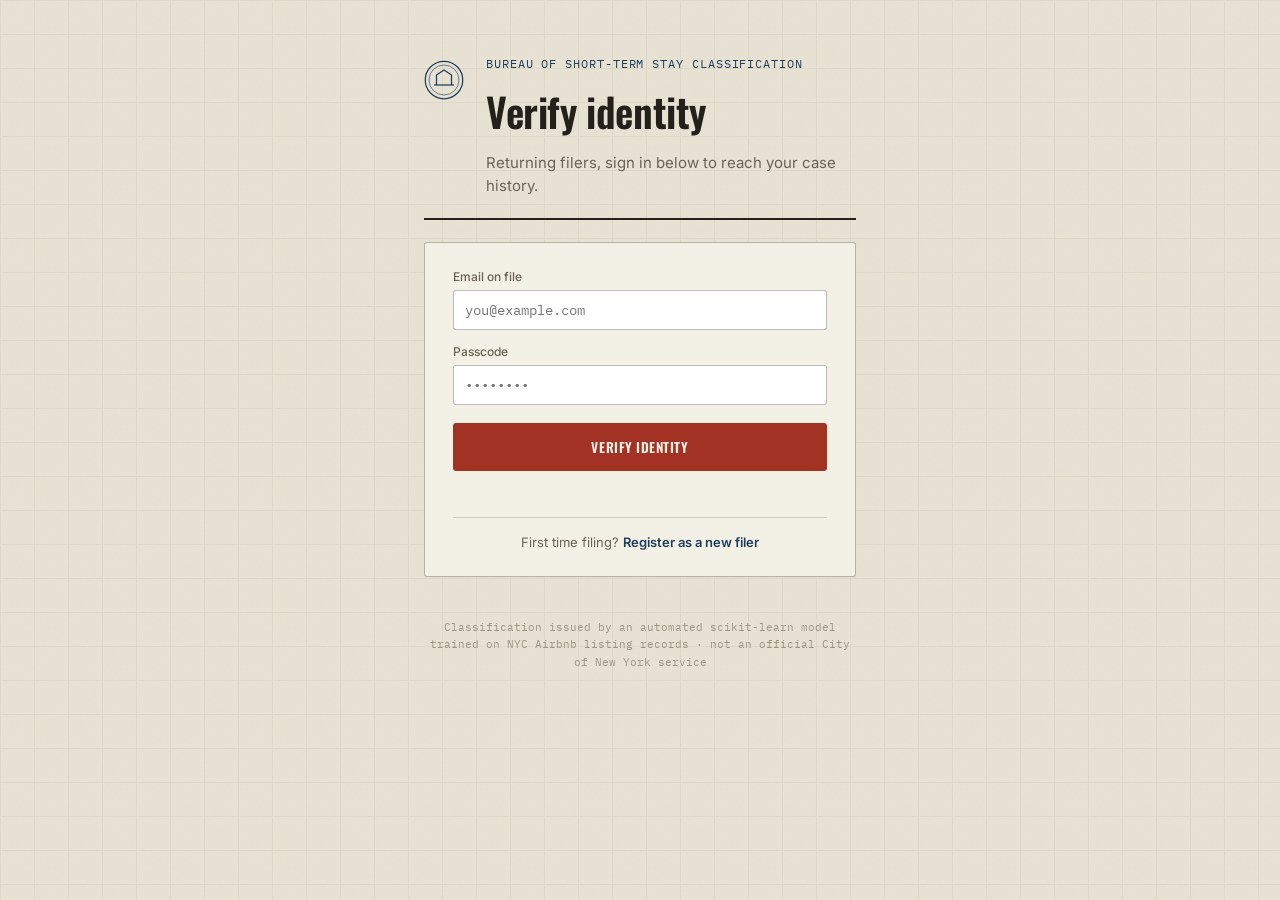
==== dashboard.html @ 33bbfdc7 "first commit" ====
<!DOCTYPE html>
<html lang="en">
<head>
<meta charset="UTF-8">
<meta name="viewport" content="width=device-width, initial-scale=1.0">
<title>Case History · Stay Classification Record</title>
<link rel="preconnect" href="https://fonts.googleapis.com">
<link rel="preconnect" href="https://fonts.gstatic.com" crossorigin>
<link href="https://fonts.googleapis.com/css2?family=Oswald:wght@500;600;700&family=IBM+Plex+Mono:wght@400;500;600&family=Inter:wght@400;500;600&display=swap" rel="stylesheet">
<link rel="stylesheet" href="style.css">
</head>
<body>

<div class="blueprint-bg" aria-hidden="true"></div>
<div class="grain" aria-hidden="true"></div>

<div class="page">

  <div id="siteNav"></div>

  <header class="letterhead">
    <div class="letterhead-mark" aria-hidden="true">
      <svg viewBox="0 0 64 64" width="46" height="46">
        <circle cx="32" cy="32" r="30" fill="none" stroke="currentColor" stroke-width="2"/>
        <circle cx="32" cy="32" r="24" fill="none" stroke="currentColor" stroke-width="1"/>
        <path d="M20 40 L20 24 L32 16 L44 24 L44 40" fill="none" stroke="currentColor" stroke-width="2" stroke-linejoin="round"/>
        <line x1="16" y1="40" x2="48" y2="40" stroke="currentColor" stroke-width="2"/>
      </svg>
    </div>
    <div class="letterhead-text">
      <p class="letterhead-eyebrow">Bureau of Short-Term Stay Classification <span class="dot">·</span> City of New York</p>
      <h1 class="letterhead-title">Case history</h1>
      <p class="letterhead-sub">Every listing you have filed for classification, most recent first.</p>
    </div>
    <div class="letterhead-ref">
      <span>FORM RT-3</span>
      <span id="recordCount">— records</span>
    </div>
  </header>

  <section class="panel" id="historyPanel">
    <div class="panel-head">
      <h2><span class="section-mark">§3</span> Filed records</h2>
      <a href="index.html" class="btn-official">File a new record</a>
    </div>

    <div id="historyLoading" class="result-empty">
      <svg class="empty-seal" viewBox="0 0 120 120" width="70" height="70" aria-hidden="true">
        <circle cx="60" cy="60" r="52" fill="none" stroke="currentColor" stroke-width="1.5" stroke-dasharray="4 5"/>
      </svg>
      <p>Retrieving your case history…</p>
    </div>

    <div id="historyEmpty" class="result-empty" hidden>
      <svg class="empty-seal" viewBox="0 0 120 120" width="70" height="70" aria-hidden="true">
        <circle cx="60" cy="60" r="52" fill="none" stroke="currentColor" stroke-width="1.5" stroke-dasharray="4 5"/>
        <text x="60" y="65" text-anchor="middle" font-family="IBM Plex Mono" font-size="10" fill="currentColor">NO FILINGS</text>
      </svg>
      <p>No listings filed yet. Submit your first record to see it here.</p>
    </div>

    <div id="historyError" class="form-error" role="alert"></div>

    <table class="history-table" id="historyTable" hidden>
      <thead>
        <tr>
          <th>Filed</th>
          <th>Classification</th>
          <th>Borough / Neighbourhood</th>
          <th>Price</th>
          <th>Min. nights</th>
          <th>Reviews</th>
        </tr>
      </thead>
      <tbody id="historyBody"></tbody>
    </table>
  </section>

  <footer class="page-footer">
    <p>Classification issued by an automated scikit-learn model trained on NYC Airbnb listing records
      <span class="dot">·</span> not an official City of New York service</p>
  </footer>
</div>

<script src="common.js"></script>
<script src="dashboard.js"></script>
</body>
</html>
---- style.css ----
/* ============================================================
   TOKENS
   ============================================================ */
:root {
  --paper: #E8E3D5;
  --paper-raised: #F3F0E5;
  --paper-line: #CEC6AE;

  --ink: #24211B;
  --ink-muted: #6B6355;
  --ink-faint: #9C9583;

  --municipal: #1F3D5C;
  --municipal-soft: rgba(31, 61, 92, 0.08);
  --municipal-glow: rgba(31, 61, 92, 0.18);

  --stamp-red: #A23324;
  --stamp-red-soft: rgba(162, 51, 36, 0.08);
  --stamp-red-glow: rgba(162, 51, 36, 0.28);

  --approved-green: #2F6B45;
  --approved-green-soft: rgba(47, 107, 69, 0.08);

  --border: rgba(36, 33, 27, 0.16);
  --border-strong: rgba(36, 33, 27, 0.3);

  --font-display: 'Oswald', sans-serif;
  --font-mono: 'IBM Plex Mono', monospace;
  --font-body: 'Inter', sans-serif;

  --radius: 3px;

  color-scheme: light;
}

@media (prefers-reduced-motion: reduce) {
  *, *::before, *::after {
    animation-duration: 0.001ms !important;
    animation-iteration-count: 1 !important;
    transition-duration: 0.001ms !important;
  }
}

/* ============================================================
   RESET / BASE
   ============================================================ */
* { box-sizing: border-box; }

html, body {
  margin: 0;
  padding: 0;
  background: var(--paper);
  color: var(--ink);
  font-family: var(--font-body);
  min-height: 100%;
}

body {
  position: relative;
  overflow-x: hidden;
}

h1, h2 { margin: 0; }
p { margin: 0; }

button {
  font-family: var(--font-body);
  cursor: pointer;
}

input, select { font-family: var(--font-mono); }

:focus-visible {
  outline: 2px solid var(--municipal);
  outline-offset: 2px;
}

/* ============================================================
   AMBIENT BACKGROUND — blueprint grid + paper grain
   ============================================================ */
.blueprint-bg {
  position: fixed;
  inset: 0;
  z-index: 0;
  pointer-events: none;
  background-color: var(--paper);
  background-image:
    linear-gradient(var(--paper-line) 1px, transparent 1px),
    linear-gradient(90deg, var(--paper-line) 1px, transparent 1px);
  background-size: 34px 34px;
  opacity: 0.35;
}

.grain {
  position: fixed;
  inset: 0;
  z-index: 1;
  pointer-events: none;
  opacity: 0.05;
  mix-blend-mode: multiply;
  background-image: url("data:image/svg+xml,%3Csvg xmlns='http://www.w3.org/2000/svg' width='120' height='120'%3E%3Cfilter id='n'%3E%3CfeTurbulence type='fractalNoise' baseFrequency='0.9' numOctaves='2' stitchTiles='stitch'/%3E%3C/filter%3E%3Crect width='100%25' height='100%25' filter='url(%23n)'/%3E%3C/svg%3E");
}

/* ============================================================
   LAYOUT
   ============================================================ */
.page {
  position: relative;
  z-index: 2;
  max-width: 1180px;
  margin: 0 auto;
  padding: 56px 24px 48px;
}

/* ============================================================
   LETTERHEAD
   ============================================================ */
.letterhead {
  display: grid;
  grid-template-columns: auto 1fr auto;
  gap: 22px;
  align-items: start;
  padding-bottom: 26px;
  margin-bottom: 28px;
  border-bottom: 2px solid var(--ink);
  animation: rise 0.6s cubic-bezier(0.16, 1, 0.3, 1) both;
}

@keyframes rise {
  from { opacity: 0; transform: translateY(14px); }
  to { opacity: 1; transform: translateY(0); }
}

.letterhead-mark { color: var(--municipal); padding-top: 4px; }

.letterhead-eyebrow {
  font-family: var(--font-mono);
  font-size: 11.5px;
  letter-spacing: 0.08em;
  text-transform: uppercase;
  color: var(--municipal);
  margin-bottom: 10px;
}

.dot { color: var(--ink-faint); }

.letterhead-title {
  font-family: var(--font-display);
  font-size: clamp(28px, 4vw, 40px);
  font-weight: 600;
  letter-spacing: -0.01em;
  color: var(--ink);
  margin-bottom: 10px;
}

.letterhead-sub {
  font-size: 15px;
  line-height: 1.55;
  color: var(--ink-muted);
  max-width: 520px;
}

.letterhead-ref {
  font-family: var(--font-mono);
  font-size: 11px;
  color: var(--ink-faint);
  text-align: right;
  display: flex;
  flex-direction: column;
  gap: 4px;
  letter-spacing: 0.04em;
  white-space: nowrap;
  padding-top: 6px;
}

@media (max-width: 700px) {
  .letterhead { grid-template-columns: auto 1fr; }
  .letterhead-ref { grid-column: 1 / -1; flex-direction: row; gap: 14px; text-align: left; }
}

/* ============================================================
   PANELS
   ============================================================ */
.panel {
  background: var(--paper-raised);
  border: 1px solid var(--border-strong);
  border-radius: var(--radius);
  padding: 26px 28px;
  animation: rise 0.6s cubic-bezier(0.16, 1, 0.3, 1) both;
  animation-delay: 0.08s;
}

.intake-panel { margin-bottom: 22px; }
.result-panel { animation-delay: 0.18s; }

.panel-head {
  display: flex;
  align-items: center;
  justify-content: space-between;
  flex-wrap: wrap;
  gap: 12px;
  margin-bottom: 20px;
  padding-bottom: 16px;
  border-bottom: 1px solid var(--border);
}

.panel-head h2 {
  font-family: var(--font-display);
  font-size: 18px;
  font-weight: 600;
  letter-spacing: 0.01em;
  display: flex;
  align-items: baseline;
  gap: 8px;
}

.section-mark {
  font-family: var(--font-mono);
  font-size: 13px;
  color: var(--municipal);
  font-weight: 500;
}

.btn-ghost {
  background: transparent;
  border: 1px solid var(--border-strong);
  color: var(--ink-muted);
  font-size: 12.5px;
  font-family: var(--font-mono);
  padding: 7px 14px;
  border-radius: var(--radius);
  transition: border-color 0.2s ease, color 0.2s ease, background 0.2s ease;
}

.btn-ghost:hover {
  border-color: var(--municipal);
  color: var(--municipal);
  background: var(--municipal-soft);
}

.status-line {
  display: inline-flex;
  align-items: center;
  gap: 7px;
  font-family: var(--font-mono);
  font-size: 11px;
  color: var(--ink-faint);
  letter-spacing: 0.03em;
  white-space: nowrap;
}

.status-dot {
  width: 7px;
  height: 7px;
  border-radius: 50%;
  background: var(--ink-faint);
  transition: background 0.3s ease;
}

.status-line.online .status-dot { background: var(--approved-green); }
#apiStatus.online .status-dot { background: var(--approved-green); }
#apiStatus.offline .status-dot { background: var(--stamp-red); }

/* ============================================================
   AUTH / INTAKE
   ============================================================ */
.auth-tabs {
  display: flex;
  gap: 2px;
  border: 1px solid var(--border-strong);
  border-radius: var(--radius);
  overflow: hidden;
}

.auth-tab {
  background: transparent;
  border: none;
  color: var(--ink-muted);
  font-size: 12.5px;
  font-family: var(--font-mono);
  padding: 8px 16px;
  transition: background 0.2s ease, color 0.2s ease;
}

.auth-tab.active {
  background: var(--municipal);
  color: var(--paper-raised);
}

.auth-form .field-row { margin-bottom: 2px; }

.auth-logged-in:not([hidden]) {
  display: flex;
  align-items: center;
  justify-content: space-between;
  flex-wrap: wrap;
  gap: 12px;
}

.auth-logged-in strong { color: var(--ink); font-weight: 600; }

/* ============================================================
   FORM
   ============================================================ */
fieldset {
  border: none;
  padding: 0;
  margin: 0 0 22px;
}

legend {
  font-family: var(--font-mono);
  font-size: 11.5px;
  letter-spacing: 0.04em;
  color: var(--municipal);
  padding: 0 0 12px;
  width: 100%;
  border-bottom: 1px dashed var(--border-strong);
  margin-bottom: 14px;
}

.field-row {
  display: grid;
  grid-template-columns: 1fr 1fr;
  gap: 14px;
}

@media (max-width: 520px) {
  .field-row { grid-template-columns: 1fr; }
}

.field {
  margin-bottom: 14px;
  display: flex;
  flex-direction: column;
  gap: 6px;
}

label {
  font-size: 12px;
  color: var(--ink-muted);
  font-family: var(--font-body);
  font-weight: 500;
}

input[type="number"],
input[type="text"],
input[type="email"],
input[type="password"],
select {
  background: #fff;
  border: 1px solid var(--border-strong);
  border-radius: var(--radius);
  color: var(--ink);
  padding: 10px 11px;
  font-size: 13.5px;
  width: 100%;
  transition: border-color 0.2s ease, box-shadow 0.2s ease;
}

input:hover, select:hover { border-color: var(--ink-faint); }

input:focus, select:focus {
  border-color: var(--municipal);
  box-shadow: 0 0 0 3px var(--municipal-soft);
  outline: none;
}

select {
  appearance: none;
  background-image: url("data:image/svg+xml,%3Csvg xmlns='http://www.w3.org/2000/svg' width='10' height='6'%3E%3Cpath d='M0 0l5 6 5-6z' fill='%236B6355'/%3E%3C/svg%3E");
  background-repeat: no-repeat;
  background-position: right 12px center;
  padding-right: 30px;
}

select option { background: #fff; color: var(--ink); }

input[type="range"] {
  width: 100%;
  accent-color: var(--municipal);
  margin-top: 4px;
}

.range-readout {
  font-family: var(--font-mono);
  font-size: 11.5px;
  color: var(--ink-faint);
  margin-top: 4px;
}

#availabilityValue { color: var(--municipal); font-weight: 600; }

/* ============================================================
   OFFICIAL BUTTONS
   ============================================================ */
.btn-official {
  position: relative;
  background: var(--stamp-red);
  color: #F5EFE6;
  border: none;
  border-radius: var(--radius);
  padding: 12px 20px;
  font-family: var(--font-display);
  font-size: 13.5px;
  font-weight: 600;
  letter-spacing: 0.04em;
  text-transform: uppercase;
  display: inline-flex;
  align-items: center;
  justify-content: center;
  gap: 10px;
  transition: background 0.15s ease, transform 0.15s ease;
}

.btn-official:hover { background: #8B2B1E; }
.btn-official:active { transform: translateY(1px); }

.btn-submit { width: 100%; margin-top: 4px; padding: 14px 20px; }

.btn-official:disabled {
  background: var(--ink-faint);
  color: var(--paper-raised);
  cursor: not-allowed;
}

.btn-spinner {
  width: 13px;
  height: 13px;
  border-radius: 50%;
  border: 2px solid rgba(245, 239, 230, 0.35);
  border-top-color: #F5EFE6;
  display: none;
  animation: spin 0.7s linear infinite;
}

.btn-submit.loading .btn-spinner { display: inline-block; }
.btn-submit.loading .btn-label { opacity: 0.8; }

@keyframes spin { to { transform: rotate(360deg); } }

.form-error {
  color: var(--stamp-red);
  font-family: var(--font-mono);
  font-size: 12.5px;
  margin-top: 12px;
  min-height: 16px;
  line-height: 1.5;
}

/* ============================================================
   RESULT PANEL — empty state
   ============================================================ */
.result-empty {
  display: flex;
  flex-direction: column;
  align-items: center;
  text-align: center;
  gap: 18px;
  padding: 30px 12px 14px;
  color: var(--ink-faint);
  font-size: 13.5px;
  line-height: 1.6;
}

.empty-seal { color: var(--ink-faint); }

/* ============================================================
   RESULT PANEL — stamp + ledger
   ============================================================ */
.result-content {
  animation: rise 0.5s cubic-bezier(0.16, 1, 0.3, 1) both;
}

.stamp-mount {
  display: flex;
  justify-content: center;
  padding: 10px 0 26px;
  min-height: 128px;
}

.stamp {
  border: 3px solid var(--stamp-color, var(--municipal));
  border-radius: 10px;
  padding: 12px 26px;
  transform: rotate(-5deg) scale(0.7);
  opacity: 0;
  transition: transform 0.5s cubic-bezier(0.34, 1.56, 0.64, 1), opacity 0.3s ease;
  text-align: center;
  position: relative;
}

.stamp::before,
.stamp::after {
  content: "";
  position: absolute;
  left: 6px;
  right: 6px;
  height: 1px;
  background: var(--stamp-color, var(--municipal));
  opacity: 0.5;
}

.stamp::before { top: 4px; }
.stamp::after { bottom: 4px; }

.stamp.landed { transform: rotate(-5deg) scale(1); opacity: 0.92; }

.stamp-eyebrow {
  display: block;
  font-family: var(--font-mono);
  font-size: 9.5px;
  letter-spacing: 0.15em;
  color: var(--stamp-color, var(--municipal));
  margin-bottom: 4px;
}

.stamp-label {
  display: block;
  font-family: var(--font-display);
  font-size: 22px;
  font-weight: 700;
  text-transform: uppercase;
  letter-spacing: 0.02em;
  color: var(--stamp-color, var(--municipal));
}

.stamp-ref {
  display: block;
  font-family: var(--font-mono);
  font-size: 9.5px;
  color: var(--stamp-color, var(--municipal));
  opacity: 0.7;
  margin-top: 4px;
}

.ledger { border-top: 1px solid var(--border); padding-top: 18px; }

.ledger-head {
  display: flex;
  justify-content: space-between;
  font-family: var(--font-mono);
  font-size: 10.5px;
  letter-spacing: 0.06em;
  text-transform: uppercase;
  color: var(--ink-faint);
  margin-bottom: 12px;
}

.prob-list { display: flex; flex-direction: column; gap: 12px; }

.prob-row {
  display: grid;
  grid-template-columns: auto 1fr auto;
  gap: 10px;
  align-items: center;
}

.prob-bullet {
  width: 9px;
  height: 9px;
  border-radius: 50%;
  background: var(--class-color, var(--ink-faint));
  flex-shrink: 0;
}

.prob-row .name {
  font-size: 13px;
  color: var(--ink-muted);
}

.prob-row.top .name { color: var(--ink); font-weight: 600; }

.prob-track {
  grid-column: 1 / -1;
  height: 5px;
  border-radius: 999px;
  background: var(--border);
  overflow: hidden;
  margin-top: -4px;
}

.prob-fill {
  height: 100%;
  width: 0%;
  border-radius: 999px;
  background: var(--class-color, var(--municipal));
  transition: width 0.9s cubic-bezier(0.16, 1, 0.3, 1);
}

.prob-row .value {
  font-family: var(--font-mono);
  font-size: 12.5px;
  color: var(--ink);
  min-width: 42px;
  text-align: right;
}

/* ============================================================
   GRID / FOOTER
   ============================================================ */
.grid {
  display: grid;
  grid-template-columns: minmax(0, 1.05fr) minmax(0, 0.95fr);
  gap: 22px;
  align-items: start;
}

@media (max-width: 900px) {
  .grid { grid-template-columns: 1fr; }
}

.page-footer {
  margin-top: 42px;
  text-align: center;
  font-family: var(--font-mono);
  font-size: 11px;
  color: var(--ink-faint);
  line-height: 1.6;
}

/* ============================================================
   SITE NAV (dashboard / predictor pages)
   ============================================================ */
.site-nav {
  display: flex;
  align-items: center;
  gap: 18px;
  padding: 12px 0;
  margin-bottom: 8px;
  font-family: var(--font-mono);
  font-size: 12.5px;
}

.site-nav a {
  color: var(--ink-muted);
  text-decoration: none;
  padding-bottom: 2px;
  border-bottom: 2px solid transparent;
  transition: color 0.2s ease, border-color 0.2s ease;
}

.site-nav a:hover { color: var(--ink); }

.site-nav a.active {
  color: var(--municipal);
  border-bottom-color: var(--municipal);
}

.nav-spacer { flex: 1; }

.nav-user {
  color: var(--ink-faint);
  font-size: 11.5px;
}

/* ============================================================
   NARROW PAGE LAYOUT (login / register)
   ============================================================ */
.page-narrow {
  max-width: 480px;
}

.letterhead-compact {
  grid-template-columns: auto 1fr;
  padding-bottom: 20px;
  margin-bottom: 22px;
}

.switch-link {
  margin-top: 18px;
  padding-top: 16px;
  border-top: 1px solid var(--border);
  font-size: 13px;
  color: var(--ink-muted);
  text-align: center;
}

.switch-link a {
  color: var(--municipal);
  font-weight: 600;
  text-decoration: none;
}

.switch-link a:hover { text-decoration: underline; }

/* ============================================================
   DASHBOARD — history table
   ============================================================ */
.history-table {
  width: 100%;
  border-collapse: collapse;
  font-size: 13px;
}

.history-table th {
  text-align: left;
  font-family: var(--font-mono);
  font-size: 10.5px;
  letter-spacing: 0.06em;
  text-transform: uppercase;
  color: var(--ink-faint);
  padding: 0 10px 10px;
  border-bottom: 1px solid var(--border-strong);
}

.history-table td {
  padding: 12px 10px;
  border-bottom: 1px solid var(--border);
  color: var(--ink);
  vertical-align: middle;
}

.history-table tbody tr:hover { background: var(--municipal-soft); }

.history-table td.mono {
  font-family: var(--font-mono);
  font-size: 12px;
  color: var(--ink-muted);
}

.history-table .muted { color: var(--ink-faint); }

.class-pill {
  display: inline-flex;
  align-items: center;
  gap: 7px;
  font-weight: 600;
  color: var(--pill-color, var(--ink));
}

.class-bullet {
  width: 8px;
  height: 8px;
  border-radius: 50%;
  background: var(--pill-color, var(--ink-faint));
  flex-shrink: 0;
}

@media (max-width: 720px) {
  .history-table { display: block; overflow-x: auto; white-space: nowrap; }
}
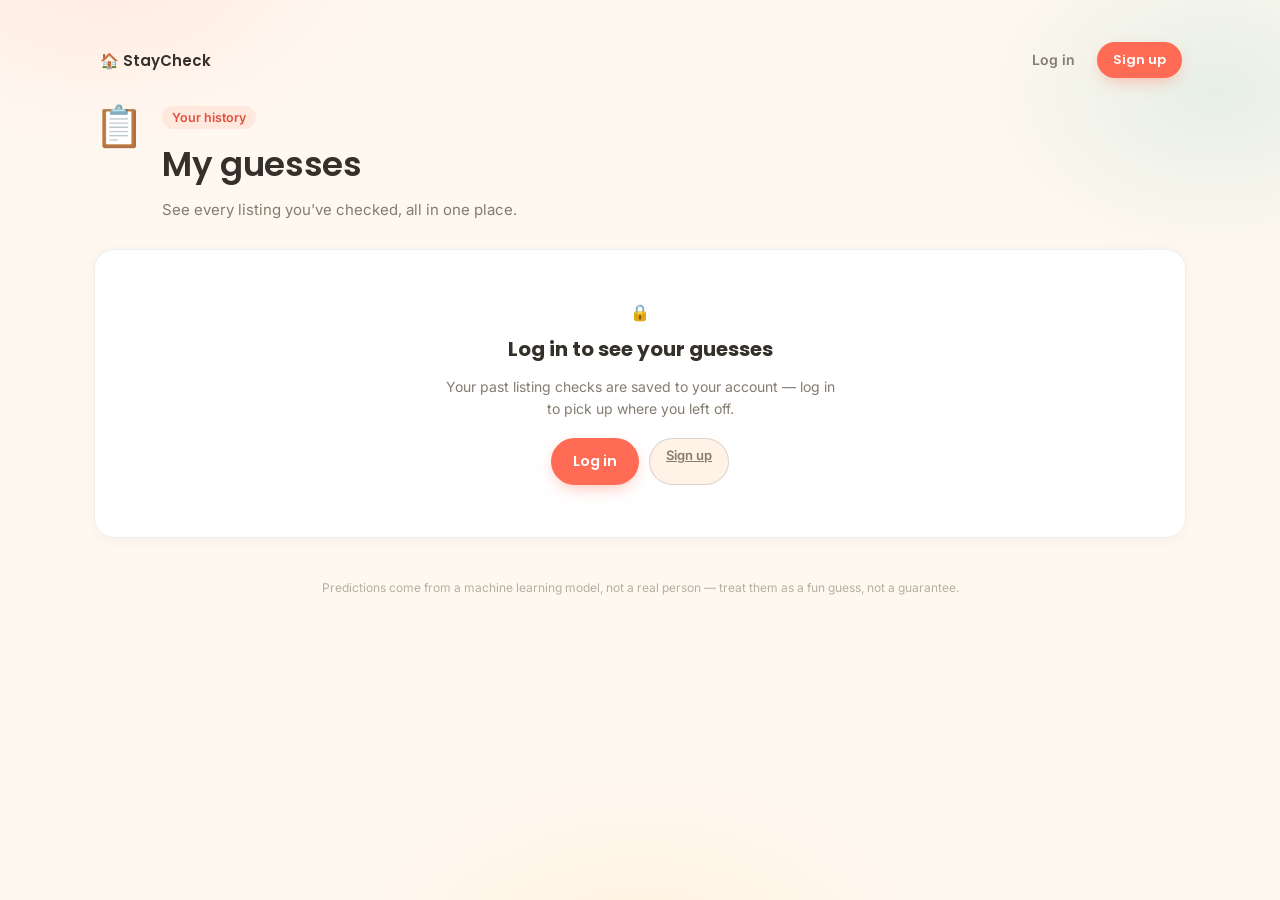
==== commit 01a692da: "made the interface friendlier" ====
--- a/dashboard.html
+++ b/dashboard.html
@@ -3,82 +3,65 @@
 <head>
 <meta charset="UTF-8">
 <meta name="viewport" content="width=device-width, initial-scale=1.0">
-<title>Case History · Stay Classification Record</title>
+<title>My Guesses · Stay Type Checker</title>
 <link rel="preconnect" href="https://fonts.googleapis.com">
 <link rel="preconnect" href="https://fonts.gstatic.com" crossorigin>
-<link href="https://fonts.googleapis.com/css2?family=Oswald:wght@500;600;700&family=IBM+Plex+Mono:wght@400;500;600&family=Inter:wght@400;500;600&display=swap" rel="stylesheet">
+<link href="https://fonts.googleapis.com/css2?family=Poppins:wght@500;600;700&family=Inter:wght@400;500;600&display=swap" rel="stylesheet">
 <link rel="stylesheet" href="style.css">
 </head>
 <body>
 
-<div class="blueprint-bg" aria-hidden="true"></div>
-<div class="grain" aria-hidden="true"></div>
+<div class="ambient-bg" aria-hidden="true"></div>
 
 <div class="page">
 
   <div id="siteNav"></div>
 
-  <header class="letterhead">
-    <div class="letterhead-mark" aria-hidden="true">
-      <svg viewBox="0 0 64 64" width="46" height="46">
-        <circle cx="32" cy="32" r="30" fill="none" stroke="currentColor" stroke-width="2"/>
-        <circle cx="32" cy="32" r="24" fill="none" stroke="currentColor" stroke-width="1"/>
-        <path d="M20 40 L20 24 L32 16 L44 24 L44 40" fill="none" stroke="currentColor" stroke-width="2" stroke-linejoin="round"/>
-        <line x1="16" y1="40" x2="48" y2="40" stroke="currentColor" stroke-width="2"/>
-      </svg>
+  <div class="hero">
+    <span class="hero-emoji">📋</span>
+    <div>
+      <span class="hero-eyebrow">Your history</span>
+      <h1 class="hero-title">My guesses</h1>
+      <p class="hero-sub" id="recordCount">See every listing you've checked, all in one place.</p>
     </div>
-    <div class="letterhead-text">
-      <p class="letterhead-eyebrow">Bureau of Short-Term Stay Classification <span class="dot">·</span> City of New York</p>
-      <h1 class="letterhead-title">Case history</h1>
-      <p class="letterhead-sub">Every listing you have filed for classification, most recent first.</p>
+  </div>
+
+  <!-- Shown to logged-out visitors instead of redirecting them away -->
+  <section class="card auth-prompt" id="authPrompt" hidden>
+    <div class="auth-prompt-inner">
+      <span class="big-emoji">🔒</span>
+      <h2>Log in to see your guesses</h2>
+      <p>Your past listing checks are saved to your account — log in to pick up where you left off.</p>
+      <div class="auth-prompt-actions">
+        <a href="login.html?next=dashboard.html" class="btn-primary">Log in</a>
+        <a href="register.html" class="btn-ghost">Sign up</a>
+      </div>
     </div>
-    <div class="letterhead-ref">
-      <span>FORM RT-3</span>
-      <span id="recordCount">— records</span>
-    </div>
-  </header>
+  </section>
 
-  <section class="panel" id="historyPanel">
-    <div class="panel-head">
-      <h2><span class="section-mark">§3</span> Filed records</h2>
-      <a href="index.html" class="btn-official">File a new record</a>
+  <section class="card" id="appContent" hidden>
+    <div class="card-head">
+      <h2>Listings you've checked</h2>
+      <a href="index.html" class="btn-primary">🔍 Check a new one</a>
     </div>
 
     <div id="historyLoading" class="result-empty">
-      <svg class="empty-seal" viewBox="0 0 120 120" width="70" height="70" aria-hidden="true">
-        <circle cx="60" cy="60" r="52" fill="none" stroke="currentColor" stroke-width="1.5" stroke-dasharray="4 5"/>
-      </svg>
-      <p>Retrieving your case history…</p>
+      <span class="big-emoji">⏳</span>
+      <p>Fetching your past guesses…</p>
     </div>
 
     <div id="historyEmpty" class="result-empty" hidden>
-      <svg class="empty-seal" viewBox="0 0 120 120" width="70" height="70" aria-hidden="true">
-        <circle cx="60" cy="60" r="52" fill="none" stroke="currentColor" stroke-width="1.5" stroke-dasharray="4 5"/>
-        <text x="60" y="65" text-anchor="middle" font-family="IBM Plex Mono" font-size="10" fill="currentColor">NO FILINGS</text>
-      </svg>
-      <p>No listings filed yet. Submit your first record to see it here.</p>
+      <span class="big-emoji">🕵️</span>
+      <p>You haven't checked any listings yet. Try one now!</p>
     </div>
 
     <div id="historyError" class="form-error" role="alert"></div>
 
-    <table class="history-table" id="historyTable" hidden>
-      <thead>
-        <tr>
-          <th>Filed</th>
-          <th>Classification</th>
-          <th>Borough / Neighbourhood</th>
-          <th>Price</th>
-          <th>Min. nights</th>
-          <th>Reviews</th>
-        </tr>
-      </thead>
-      <tbody id="historyBody"></tbody>
-    </table>
+    <div class="history-list" id="historyList" hidden></div>
   </section>
 
   <footer class="page-footer">
-    <p>Classification issued by an automated scikit-learn model trained on NYC Airbnb listing records
-      <span class="dot">·</span> not an official City of New York service</p>
+    <p>Predictions come from a machine learning model, not a real person — treat them as a fun guess, not a guarantee.</p>
   </footer>
 </div>
 
--- a/style.css
+++ b/style.css
@@ -2,33 +2,33 @@
    TOKENS
    ============================================================ */
 :root {
-  --paper: #E8E3D5;
-  --paper-raised: #F3F0E5;
-  --paper-line: #CEC6AE;
-
-  --ink: #24211B;
-  --ink-muted: #6B6355;
-  --ink-faint: #9C9583;
-
-  --municipal: #1F3D5C;
-  --municipal-soft: rgba(31, 61, 92, 0.08);
-  --municipal-glow: rgba(31, 61, 92, 0.18);
-
-  --stamp-red: #A23324;
-  --stamp-red-soft: rgba(162, 51, 36, 0.08);
-  --stamp-red-glow: rgba(162, 51, 36, 0.28);
-
-  --approved-green: #2F6B45;
-  --approved-green-soft: rgba(47, 107, 69, 0.08);
-
-  --border: rgba(36, 33, 27, 0.16);
-  --border-strong: rgba(36, 33, 27, 0.3);
-
-  --font-display: 'Oswald', sans-serif;
-  --font-mono: 'IBM Plex Mono', monospace;
+  --bg: #FFF8F0;
+  --card: #FFFFFF;
+  --card-soft: #FFF2E7;
+
+  --text: #34302A;
+  --text-muted: #837C6F;
+  --text-faint: #B6AF9F;
+
+  --coral: #FF6B54;
+  --coral-dark: #E24F3B;
+  --coral-soft: rgba(255, 107, 84, 0.1);
+
+  --teal: #14A38C;
+  --teal-soft: rgba(20, 163, 140, 0.1);
+
+  --gold: #FFB648;
+  --gold-soft: rgba(255, 182, 72, 0.12);
+
+  --border: rgba(52, 48, 42, 0.08);
+  --border-strong: rgba(52, 48, 42, 0.16);
+
+  --font-display: 'Poppins', sans-serif;
   --font-body: 'Inter', sans-serif;
 
-  --radius: 3px;
+  --radius-lg: 20px;
+  --radius: 14px;
+  --radius-sm: 10px;
 
   color-scheme: light;
 }
@@ -49,56 +49,38 @@
 html, body {
   margin: 0;
   padding: 0;
-  background: var(--paper);
-  color: var(--ink);
+  background: var(--bg);
+  color: var(--text);
   font-family: var(--font-body);
   min-height: 100%;
 }
 
-body {
-  position: relative;
-  overflow-x: hidden;
-}
-
-h1, h2 { margin: 0; }
+body { position: relative; overflow-x: hidden; }
+
+h1, h2 { margin: 0; font-family: var(--font-display); }
 p { margin: 0; }
 
-button {
-  font-family: var(--font-body);
-  cursor: pointer;
-}
-
-input, select { font-family: var(--font-mono); }
+button { font-family: var(--font-body); cursor: pointer; }
+input, select { font-family: var(--font-body); }
 
 :focus-visible {
-  outline: 2px solid var(--municipal);
+  outline: 2px solid var(--teal);
   outline-offset: 2px;
 }
 
 /* ============================================================
-   AMBIENT BACKGROUND — blueprint grid + paper grain
-   ============================================================ */
-.blueprint-bg {
+   AMBIENT BACKGROUND — soft warm blobs, nothing severe
+   ============================================================ */
+.ambient-bg {
   position: fixed;
   inset: 0;
   z-index: 0;
   pointer-events: none;
-  background-color: var(--paper);
-  background-image:
-    linear-gradient(var(--paper-line) 1px, transparent 1px),
-    linear-gradient(90deg, var(--paper-line) 1px, transparent 1px);
-  background-size: 34px 34px;
-  opacity: 0.35;
-}
-
-.grain {
-  position: fixed;
-  inset: 0;
-  z-index: 1;
-  pointer-events: none;
-  opacity: 0.05;
-  mix-blend-mode: multiply;
-  background-image: url("data:image/svg+xml,%3Csvg xmlns='http://www.w3.org/2000/svg' width='120' height='120'%3E%3Cfilter id='n'%3E%3CfeTurbulence type='fractalNoise' baseFrequency='0.9' numOctaves='2' stitchTiles='stitch'/%3E%3C/filter%3E%3Crect width='100%25' height='100%25' filter='url(%23n)'/%3E%3C/svg%3E");
+  background:
+    radial-gradient(480px 320px at 8% -5%, var(--coral-soft), transparent 60%),
+    radial-gradient(420px 300px at 95% 10%, var(--teal-soft), transparent 60%),
+    radial-gradient(500px 360px at 50% 110%, var(--gold-soft), transparent 60%),
+    var(--bg);
 }
 
 /* ============================================================
@@ -107,215 +89,255 @@
 .page {
   position: relative;
   z-index: 2;
-  max-width: 1180px;
+  max-width: 1140px;
   margin: 0 auto;
-  padding: 56px 24px 48px;
-}
-
-/* ============================================================
-   LETTERHEAD
-   ============================================================ */
-.letterhead {
-  display: grid;
-  grid-template-columns: auto 1fr auto;
-  gap: 22px;
-  align-items: start;
-  padding-bottom: 26px;
+  padding: 32px 24px 56px;
+}
+
+.page-narrow { max-width: 460px; }
+
+/* ============================================================
+   NAV
+   ============================================================ */
+.site-nav {
+  display: flex;
+  align-items: center;
+  gap: 20px;
+  padding: 10px 4px 28px;
+  font-size: 14px;
+}
+
+.site-nav a {
+  color: var(--text-muted);
+  text-decoration: none;
+  font-weight: 600;
+  padding: 6px 2px;
+  border-bottom: 2px solid transparent;
+  transition: color 0.2s ease, border-color 0.2s ease;
+}
+
+.site-nav a:hover { color: var(--text); }
+.site-nav a.active { color: var(--coral-dark); border-bottom-color: var(--coral); }
+
+.nav-spacer { flex: 1; }
+
+.nav-user {
+  color: var(--text-faint);
+  font-size: 13px;
+}
+
+.site-nav .brand {
+  font-family: var(--font-display);
+  font-weight: 600;
+  color: var(--text);
+  border-bottom: none;
+  font-size: 15px;
+}
+
+.site-nav .brand:hover { color: var(--text); }
+
+.site-nav .nav-signup {
+  padding: 8px 16px;
+  font-size: 13px;
+  border-bottom: none;
+  color: #fff;
+}
+
+.site-nav .nav-signup:hover { color: #fff; }
+
+/* ============================================================
+   LOGGED-OUT PROMPT (shown in place of gated content)
+   ============================================================ */
+.auth-prompt-inner {
+  display: flex;
+  flex-direction: column;
+  align-items: center;
+  text-align: center;
+  gap: 12px;
+  padding: 26px 12px;
+}
+
+.auth-prompt-inner h2 { font-size: 20px; }
+
+.auth-prompt-inner p {
+  color: var(--text-muted);
+  font-size: 14px;
+  max-width: 400px;
+  line-height: 1.55;
+}
+
+.auth-prompt-actions {
+  display: flex;
+  gap: 10px;
+  margin-top: 6px;
+}
+
+/* ============================================================
+   HERO
+   ============================================================ */
+.hero {
+  display: flex;
+  align-items: flex-start;
+  gap: 18px;
   margin-bottom: 28px;
-  border-bottom: 2px solid var(--ink);
   animation: rise 0.6s cubic-bezier(0.16, 1, 0.3, 1) both;
 }
 
 @keyframes rise {
-  from { opacity: 0; transform: translateY(14px); }
+  from { opacity: 0; transform: translateY(12px); }
   to { opacity: 1; transform: translateY(0); }
 }
 
-.letterhead-mark { color: var(--municipal); padding-top: 4px; }
-
-.letterhead-eyebrow {
-  font-family: var(--font-mono);
-  font-size: 11.5px;
-  letter-spacing: 0.08em;
-  text-transform: uppercase;
-  color: var(--municipal);
+.hero-emoji {
+  font-size: 40px;
+  line-height: 1;
+  flex-shrink: 0;
+}
+
+.hero-eyebrow {
+  display: inline-block;
+  font-size: 12.5px;
+  font-weight: 600;
+  color: var(--coral-dark);
+  background: var(--coral-soft);
+  padding: 4px 10px;
+  border-radius: 999px;
   margin-bottom: 10px;
 }
 
-.dot { color: var(--ink-faint); }
-
-.letterhead-title {
-  font-family: var(--font-display);
-  font-size: clamp(28px, 4vw, 40px);
+.hero-title {
+  font-size: clamp(26px, 4vw, 34px);
   font-weight: 600;
   letter-spacing: -0.01em;
-  color: var(--ink);
-  margin-bottom: 10px;
-}
-
-.letterhead-sub {
+  color: var(--text);
+  margin-bottom: 8px;
+}
+
+.hero-sub {
   font-size: 15px;
   line-height: 1.55;
-  color: var(--ink-muted);
+  color: var(--text-muted);
   max-width: 520px;
 }
 
-.letterhead-ref {
-  font-family: var(--font-mono);
-  font-size: 11px;
-  color: var(--ink-faint);
-  text-align: right;
-  display: flex;
-  flex-direction: column;
-  gap: 4px;
-  letter-spacing: 0.04em;
-  white-space: nowrap;
-  padding-top: 6px;
-}
-
-@media (max-width: 700px) {
-  .letterhead { grid-template-columns: auto 1fr; }
-  .letterhead-ref { grid-column: 1 / -1; flex-direction: row; gap: 14px; text-align: left; }
-}
-
-/* ============================================================
-   PANELS
-   ============================================================ */
-.panel {
-  background: var(--paper-raised);
-  border: 1px solid var(--border-strong);
-  border-radius: var(--radius);
+@media (max-width: 560px) {
+  .page-narrow .hero { text-align: left; }
+}
+
+/* ============================================================
+   CARDS / PANELS
+   ============================================================ */
+.card {
+  background: var(--card);
+  border: 1px solid var(--border);
+  border-radius: var(--radius-lg);
   padding: 26px 28px;
+  box-shadow: 0 2px 14px rgba(52, 48, 42, 0.04);
   animation: rise 0.6s cubic-bezier(0.16, 1, 0.3, 1) both;
-  animation-delay: 0.08s;
-}
-
-.intake-panel { margin-bottom: 22px; }
-.result-panel { animation-delay: 0.18s; }
-
-.panel-head {
+  animation-delay: 0.06s;
+}
+
+.card + .card { margin-top: 20px; }
+
+.card-head {
   display: flex;
   align-items: center;
   justify-content: space-between;
   flex-wrap: wrap;
   gap: 12px;
-  margin-bottom: 20px;
-  padding-bottom: 16px;
-  border-bottom: 1px solid var(--border);
-}
-
-.panel-head h2 {
+  margin-bottom: 18px;
+}
+
+.card-head h2 {
+  font-size: 18px;
+  font-weight: 600;
+  display: flex;
+  align-items: center;
+  gap: 8px;
+}
+
+/* ============================================================
+   BUTTONS
+   ============================================================ */
+.btn-primary {
+  position: relative;
+  background: var(--coral);
+  color: #fff;
+  border: none;
+  border-radius: 999px;
+  padding: 13px 22px;
   font-family: var(--font-display);
-  font-size: 18px;
-  font-weight: 600;
-  letter-spacing: 0.01em;
-  display: flex;
-  align-items: baseline;
-  gap: 8px;
-}
-
-.section-mark {
-  font-family: var(--font-mono);
+  font-size: 14.5px;
+  font-weight: 600;
+  display: inline-flex;
+  align-items: center;
+  justify-content: center;
+  gap: 9px;
+  transition: background 0.15s ease, transform 0.15s ease, box-shadow 0.2s ease;
+  box-shadow: 0 6px 18px -6px rgba(255, 107, 84, 0.55);
+  text-decoration: none;
+}
+
+.btn-primary:hover { background: var(--coral-dark); transform: translateY(-1px); }
+.btn-primary:active { transform: translateY(0); }
+
+.btn-primary:disabled {
+  background: var(--text-faint);
+  box-shadow: none;
+  cursor: not-allowed;
+  transform: none;
+}
+
+.btn-block { width: 100%; }
+
+.btn-ghost {
+  background: var(--card-soft);
+  border: 1px solid var(--border-strong);
+  color: var(--text-muted);
   font-size: 13px;
-  color: var(--municipal);
-  font-weight: 500;
-}
-
-.btn-ghost {
-  background: transparent;
-  border: 1px solid var(--border-strong);
-  color: var(--ink-muted);
+  font-weight: 600;
+  padding: 8px 16px;
+  border-radius: 999px;
+  transition: border-color 0.2s ease, color 0.2s ease;
+}
+
+.btn-ghost:hover { border-color: var(--teal); color: var(--teal); }
+
+.btn-spinner {
+  width: 14px;
+  height: 14px;
+  border-radius: 50%;
+  border: 2px solid rgba(255, 255, 255, 0.4);
+  border-top-color: #fff;
+  display: none;
+  animation: spin 0.7s linear infinite;
+}
+
+.btn-primary.loading .btn-spinner { display: inline-block; }
+.btn-primary.loading .btn-label { opacity: 0.85; }
+
+@keyframes spin { to { transform: rotate(360deg); } }
+
+/* ============================================================
+   FORM
+   ============================================================ */
+fieldset { border: none; padding: 0; margin: 0 0 24px; }
+
+legend {
+  font-family: var(--font-display);
+  font-size: 15px;
+  font-weight: 600;
+  color: var(--text);
+  padding: 0 0 4px;
+  width: 100%;
+}
+
+.section-sub {
+  display: block;
   font-size: 12.5px;
-  font-family: var(--font-mono);
-  padding: 7px 14px;
-  border-radius: var(--radius);
-  transition: border-color 0.2s ease, color 0.2s ease, background 0.2s ease;
-}
-
-.btn-ghost:hover {
-  border-color: var(--municipal);
-  color: var(--municipal);
-  background: var(--municipal-soft);
-}
-
-.status-line {
-  display: inline-flex;
-  align-items: center;
-  gap: 7px;
-  font-family: var(--font-mono);
-  font-size: 11px;
-  color: var(--ink-faint);
-  letter-spacing: 0.03em;
-  white-space: nowrap;
-}
-
-.status-dot {
-  width: 7px;
-  height: 7px;
-  border-radius: 50%;
-  background: var(--ink-faint);
-  transition: background 0.3s ease;
-}
-
-.status-line.online .status-dot { background: var(--approved-green); }
-#apiStatus.online .status-dot { background: var(--approved-green); }
-#apiStatus.offline .status-dot { background: var(--stamp-red); }
-
-/* ============================================================
-   AUTH / INTAKE
-   ============================================================ */
-.auth-tabs {
-  display: flex;
-  gap: 2px;
-  border: 1px solid var(--border-strong);
-  border-radius: var(--radius);
-  overflow: hidden;
-}
-
-.auth-tab {
-  background: transparent;
-  border: none;
-  color: var(--ink-muted);
-  font-size: 12.5px;
-  font-family: var(--font-mono);
-  padding: 8px 16px;
-  transition: background 0.2s ease, color 0.2s ease;
-}
-
-.auth-tab.active {
-  background: var(--municipal);
-  color: var(--paper-raised);
-}
-
-.auth-form .field-row { margin-bottom: 2px; }
-
-.auth-logged-in:not([hidden]) {
-  display: flex;
-  align-items: center;
-  justify-content: space-between;
-  flex-wrap: wrap;
-  gap: 12px;
-}
-
-.auth-logged-in strong { color: var(--ink); font-weight: 600; }
-
-/* ============================================================
-   FORM
-   ============================================================ */
-fieldset {
-  border: none;
-  padding: 0;
-  margin: 0 0 22px;
-}
-
-legend {
-  font-family: var(--font-mono);
-  font-size: 11.5px;
-  letter-spacing: 0.04em;
-  color: var(--municipal);
-  padding: 0 0 12px;
-  width: 100%;
-  border-bottom: 1px dashed var(--border-strong);
+  font-weight: 400;
+  font-family: var(--font-body);
+  color: var(--text-faint);
   margin-bottom: 14px;
 }
 
@@ -329,18 +351,15 @@
   .field-row { grid-template-columns: 1fr; }
 }
 
-.field {
-  margin-bottom: 14px;
-  display: flex;
-  flex-direction: column;
-  gap: 6px;
-}
-
-label {
+.field { margin-bottom: 16px; display: flex; flex-direction: column; gap: 5px; }
+
+label { font-size: 13px; color: var(--text); font-weight: 600; }
+
+.hint {
   font-size: 12px;
-  color: var(--ink-muted);
-  font-family: var(--font-body);
-  font-weight: 500;
+  color: var(--text-faint);
+  line-height: 1.4;
+  margin-top: -1px;
 }
 
 input[type="number"],
@@ -348,202 +367,120 @@
 input[type="email"],
 input[type="password"],
 select {
+  background: var(--card-soft);
+  border: 1px solid var(--border-strong);
+  border-radius: var(--radius-sm);
+  color: var(--text);
+  padding: 11px 13px;
+  font-size: 14px;
+  width: 100%;
+  transition: border-color 0.2s ease, box-shadow 0.2s ease, background 0.2s ease;
+}
+
+input:hover, select:hover { border-color: var(--text-faint); }
+
+input:focus, select:focus {
+  border-color: var(--teal);
   background: #fff;
-  border: 1px solid var(--border-strong);
-  border-radius: var(--radius);
-  color: var(--ink);
-  padding: 10px 11px;
-  font-size: 13.5px;
-  width: 100%;
-  transition: border-color 0.2s ease, box-shadow 0.2s ease;
-}
-
-input:hover, select:hover { border-color: var(--ink-faint); }
-
-input:focus, select:focus {
-  border-color: var(--municipal);
-  box-shadow: 0 0 0 3px var(--municipal-soft);
+  box-shadow: 0 0 0 3px var(--teal-soft);
   outline: none;
 }
 
 select {
   appearance: none;
-  background-image: url("data:image/svg+xml,%3Csvg xmlns='http://www.w3.org/2000/svg' width='10' height='6'%3E%3Cpath d='M0 0l5 6 5-6z' fill='%236B6355'/%3E%3C/svg%3E");
+  background-image: url("data:image/svg+xml,%3Csvg xmlns='http://www.w3.org/2000/svg' width='10' height='6'%3E%3Cpath d='M0 0l5 6 5-6z' fill='%23837C6F'/%3E%3C/svg%3E");
   background-repeat: no-repeat;
-  background-position: right 12px center;
-  padding-right: 30px;
-}
-
-select option { background: #fff; color: var(--ink); }
-
-input[type="range"] {
-  width: 100%;
-  accent-color: var(--municipal);
-  margin-top: 4px;
-}
+  background-position: right 14px center;
+  padding-right: 34px;
+}
+
+select option { background: #fff; color: var(--text); }
+
+input[type="range"] { width: 100%; accent-color: var(--coral); margin-top: 6px; }
 
 .range-readout {
-  font-family: var(--font-mono);
-  font-size: 11.5px;
-  color: var(--ink-faint);
-  margin-top: 4px;
-}
-
-#availabilityValue { color: var(--municipal); font-weight: 600; }
-
-/* ============================================================
-   OFFICIAL BUTTONS
-   ============================================================ */
-.btn-official {
-  position: relative;
-  background: var(--stamp-red);
-  color: #F5EFE6;
-  border: none;
-  border-radius: var(--radius);
-  padding: 12px 20px;
-  font-family: var(--font-display);
-  font-size: 13.5px;
-  font-weight: 600;
-  letter-spacing: 0.04em;
-  text-transform: uppercase;
-  display: inline-flex;
-  align-items: center;
-  justify-content: center;
-  gap: 10px;
-  transition: background 0.15s ease, transform 0.15s ease;
-}
-
-.btn-official:hover { background: #8B2B1E; }
-.btn-official:active { transform: translateY(1px); }
-
-.btn-submit { width: 100%; margin-top: 4px; padding: 14px 20px; }
-
-.btn-official:disabled {
-  background: var(--ink-faint);
-  color: var(--paper-raised);
-  cursor: not-allowed;
-}
-
-.btn-spinner {
-  width: 13px;
-  height: 13px;
-  border-radius: 50%;
-  border: 2px solid rgba(245, 239, 230, 0.35);
-  border-top-color: #F5EFE6;
-  display: none;
-  animation: spin 0.7s linear infinite;
-}
-
-.btn-submit.loading .btn-spinner { display: inline-block; }
-.btn-submit.loading .btn-label { opacity: 0.8; }
-
-@keyframes spin { to { transform: rotate(360deg); } }
+  font-size: 12.5px;
+  color: var(--text-muted);
+  margin-top: 6px;
+}
+
+#availabilityValue { color: var(--coral-dark); font-weight: 700; }
 
 .form-error {
-  color: var(--stamp-red);
-  font-family: var(--font-mono);
+  color: var(--coral-dark);
+  background: var(--coral-soft);
+  border-radius: var(--radius-sm);
+  font-size: 13px;
+  padding: 10px 14px;
+  margin-top: 12px;
+  min-height: 0;
+  line-height: 1.5;
+}
+
+.form-error:empty { display: none; padding: 0; margin: 0; }
+
+/* ============================================================
+   RESULT — friendly guess card
+   ============================================================ */
+.result-empty {
+  display: flex;
+  flex-direction: column;
+  align-items: center;
+  text-align: center;
+  gap: 14px;
+  padding: 34px 12px 16px;
+  color: var(--text-faint);
+  font-size: 14px;
+  line-height: 1.6;
+}
+
+.result-empty .big-emoji { font-size: 44px; }
+
+.result-content { animation: rise 0.5s cubic-bezier(0.16, 1, 0.3, 1) both; }
+
+.guess-card {
+  border-radius: var(--radius-lg);
+  padding: 20px 22px;
+  margin-bottom: 22px;
+  background: var(--guess-soft, var(--coral-soft));
+  border: 1px solid var(--guess-color, var(--coral));
+  display: flex;
+  align-items: center;
+  gap: 16px;
+  transform: scale(0.92);
+  opacity: 0;
+  transition: transform 0.4s cubic-bezier(0.34, 1.56, 0.64, 1), opacity 0.3s ease;
+}
+
+.guess-card.landed { transform: scale(1); opacity: 1; }
+
+.guess-emoji { font-size: 34px; flex-shrink: 0; }
+
+.guess-eyebrow {
+  display: block;
   font-size: 12.5px;
-  margin-top: 12px;
-  min-height: 16px;
-  line-height: 1.5;
-}
-
-/* ============================================================
-   RESULT PANEL — empty state
-   ============================================================ */
-.result-empty {
-  display: flex;
-  flex-direction: column;
-  align-items: center;
-  text-align: center;
-  gap: 18px;
-  padding: 30px 12px 14px;
-  color: var(--ink-faint);
-  font-size: 13.5px;
-  line-height: 1.6;
-}
-
-.empty-seal { color: var(--ink-faint); }
-
-/* ============================================================
-   RESULT PANEL — stamp + ledger
-   ============================================================ */
-.result-content {
-  animation: rise 0.5s cubic-bezier(0.16, 1, 0.3, 1) both;
-}
-
-.stamp-mount {
-  display: flex;
-  justify-content: center;
-  padding: 10px 0 26px;
-  min-height: 128px;
-}
-
-.stamp {
-  border: 3px solid var(--stamp-color, var(--municipal));
-  border-radius: 10px;
-  padding: 12px 26px;
-  transform: rotate(-5deg) scale(0.7);
-  opacity: 0;
-  transition: transform 0.5s cubic-bezier(0.34, 1.56, 0.64, 1), opacity 0.3s ease;
-  text-align: center;
-  position: relative;
-}
-
-.stamp::before,
-.stamp::after {
-  content: "";
-  position: absolute;
-  left: 6px;
-  right: 6px;
-  height: 1px;
-  background: var(--stamp-color, var(--municipal));
-  opacity: 0.5;
-}
-
-.stamp::before { top: 4px; }
-.stamp::after { bottom: 4px; }
-
-.stamp.landed { transform: rotate(-5deg) scale(1); opacity: 0.92; }
-
-.stamp-eyebrow {
-  display: block;
-  font-family: var(--font-mono);
-  font-size: 9.5px;
-  letter-spacing: 0.15em;
-  color: var(--stamp-color, var(--municipal));
-  margin-bottom: 4px;
-}
-
-.stamp-label {
+  color: var(--guess-color, var(--coral-dark));
+  font-weight: 600;
+  margin-bottom: 2px;
+}
+
+.guess-label {
   display: block;
   font-family: var(--font-display);
-  font-size: 22px;
-  font-weight: 700;
-  text-transform: uppercase;
-  letter-spacing: 0.02em;
-  color: var(--stamp-color, var(--municipal));
-}
-
-.stamp-ref {
-  display: block;
-  font-family: var(--font-mono);
-  font-size: 9.5px;
-  color: var(--stamp-color, var(--municipal));
-  opacity: 0.7;
-  margin-top: 4px;
-}
-
-.ledger { border-top: 1px solid var(--border); padding-top: 18px; }
-
-.ledger-head {
-  display: flex;
-  justify-content: space-between;
-  font-family: var(--font-mono);
-  font-size: 10.5px;
-  letter-spacing: 0.06em;
-  text-transform: uppercase;
-  color: var(--ink-faint);
+  font-size: 21px;
+  font-weight: 600;
+  color: var(--text);
+}
+
+.confidence {
+  border-top: 1px solid var(--border);
+  padding-top: 16px;
+}
+
+.confidence-head {
+  font-size: 13px;
+  font-weight: 600;
+  color: var(--text-muted);
   margin-bottom: 12px;
 }
 
@@ -560,183 +497,145 @@
   width: 9px;
   height: 9px;
   border-radius: 50%;
-  background: var(--class-color, var(--ink-faint));
+  background: var(--class-color, var(--text-faint));
   flex-shrink: 0;
 }
 
-.prob-row .name {
-  font-size: 13px;
-  color: var(--ink-muted);
-}
-
-.prob-row.top .name { color: var(--ink); font-weight: 600; }
+.prob-row .name { font-size: 13.5px; color: var(--text-muted); }
+.prob-row.top .name { color: var(--text); font-weight: 600; }
 
 .prob-track {
   grid-column: 1 / -1;
-  height: 5px;
+  height: 6px;
   border-radius: 999px;
   background: var(--border);
   overflow: hidden;
-  margin-top: -4px;
+  margin-top: -3px;
 }
 
 .prob-fill {
   height: 100%;
   width: 0%;
   border-radius: 999px;
-  background: var(--class-color, var(--municipal));
+  background: var(--class-color, var(--coral));
   transition: width 0.9s cubic-bezier(0.16, 1, 0.3, 1);
 }
 
 .prob-row .value {
-  font-family: var(--font-mono);
-  font-size: 12.5px;
-  color: var(--ink);
-  min-width: 42px;
+  font-size: 13px;
+  font-weight: 600;
+  color: var(--text);
+  min-width: 40px;
   text-align: right;
 }
 
 /* ============================================================
-   GRID / FOOTER
-   ============================================================ */
-.grid {
-  display: grid;
-  grid-template-columns: minmax(0, 1.05fr) minmax(0, 0.95fr);
-  gap: 22px;
-  align-items: start;
-}
-
-@media (max-width: 900px) {
-  .grid { grid-template-columns: 1fr; }
-}
-
-.page-footer {
-  margin-top: 42px;
-  text-align: center;
-  font-family: var(--font-mono);
-  font-size: 11px;
-  color: var(--ink-faint);
-  line-height: 1.6;
-}
-
-/* ============================================================
-   SITE NAV (dashboard / predictor pages)
-   ============================================================ */
-.site-nav {
-  display: flex;
-  align-items: center;
-  gap: 18px;
-  padding: 12px 0;
-  margin-bottom: 8px;
-  font-family: var(--font-mono);
-  font-size: 12.5px;
-}
-
-.site-nav a {
-  color: var(--ink-muted);
-  text-decoration: none;
-  padding-bottom: 2px;
-  border-bottom: 2px solid transparent;
-  transition: color 0.2s ease, border-color 0.2s ease;
-}
-
-.site-nav a:hover { color: var(--ink); }
-
-.site-nav a.active {
-  color: var(--municipal);
-  border-bottom-color: var(--municipal);
-}
-
-.nav-spacer { flex: 1; }
-
-.nav-user {
-  color: var(--ink-faint);
-  font-size: 11.5px;
-}
-
-/* ============================================================
-   NARROW PAGE LAYOUT (login / register)
-   ============================================================ */
-.page-narrow {
-  max-width: 480px;
-}
-
-.letterhead-compact {
-  grid-template-columns: auto 1fr;
-  padding-bottom: 20px;
-  margin-bottom: 22px;
-}
+   STATUS PILL
+   ============================================================ */
+.status-line {
+  display: inline-flex;
+  align-items: center;
+  gap: 7px;
+  font-size: 12px;
+  color: var(--text-faint);
+}
+
+.status-dot {
+  width: 7px;
+  height: 7px;
+  border-radius: 50%;
+  background: var(--text-faint);
+  transition: background 0.3s ease;
+}
+
+.status-line.online .status-dot,
+#apiStatus.online .status-dot { background: var(--teal); }
+#apiStatus.offline .status-dot { background: var(--coral); }
+
+/* ============================================================
+   AUTH PAGES
+   ============================================================ */
+.auth-form .field { margin-bottom: 16px; }
 
 .switch-link {
   margin-top: 18px;
   padding-top: 16px;
   border-top: 1px solid var(--border);
-  font-size: 13px;
-  color: var(--ink-muted);
+  font-size: 13.5px;
+  color: var(--text-muted);
   text-align: center;
 }
 
-.switch-link a {
-  color: var(--municipal);
-  font-weight: 600;
-  text-decoration: none;
-}
-
+.switch-link a { color: var(--coral-dark); font-weight: 600; text-decoration: none; }
 .switch-link a:hover { text-decoration: underline; }
 
-/* ============================================================
-   DASHBOARD — history table
-   ============================================================ */
-.history-table {
-  width: 100%;
-  border-collapse: collapse;
-  font-size: 13px;
-}
-
-.history-table th {
-  text-align: left;
-  font-family: var(--font-mono);
-  font-size: 10.5px;
-  letter-spacing: 0.06em;
-  text-transform: uppercase;
-  color: var(--ink-faint);
-  padding: 0 10px 10px;
-  border-bottom: 1px solid var(--border-strong);
-}
-
-.history-table td {
-  padding: 12px 10px;
-  border-bottom: 1px solid var(--border);
-  color: var(--ink);
-  vertical-align: middle;
-}
-
-.history-table tbody tr:hover { background: var(--municipal-soft); }
-
-.history-table td.mono {
-  font-family: var(--font-mono);
+.auth-logged-in:not([hidden]) {
+  display: flex;
+  align-items: center;
+  justify-content: space-between;
+  flex-wrap: wrap;
+  gap: 12px;
+}
+
+.auth-logged-in strong { color: var(--text); }
+
+/* ============================================================
+   DASHBOARD — prediction cards
+   ============================================================ */
+.history-list { display: flex; flex-direction: column; gap: 12px; }
+
+.history-card {
+  display: flex;
+  align-items: center;
+  gap: 14px;
+  padding: 14px 16px;
+  border: 1px solid var(--border);
+  border-radius: var(--radius);
+  background: var(--card-soft);
+}
+
+.history-emoji { font-size: 26px; flex-shrink: 0; }
+
+.history-main { flex: 1; min-width: 0; }
+
+.history-type {
+  font-weight: 600;
+  color: var(--hist-color, var(--text));
+  font-size: 14.5px;
+  margin-bottom: 2px;
+}
+
+.history-meta {
+  font-size: 12.5px;
+  color: var(--text-faint);
+}
+
+.history-price {
+  font-family: var(--font-display);
+  font-weight: 600;
+  font-size: 15px;
+  color: var(--text);
+  white-space: nowrap;
+}
+
+/* ============================================================
+   GRID / FOOTER
+   ============================================================ */
+.grid {
+  display: grid;
+  grid-template-columns: minmax(0, 1.05fr) minmax(0, 0.95fr);
+  gap: 20px;
+  align-items: start;
+}
+
+@media (max-width: 900px) {
+  .grid { grid-template-columns: 1fr; }
+}
+
+.page-footer {
+  margin-top: 40px;
+  text-align: center;
   font-size: 12px;
-  color: var(--ink-muted);
-}
-
-.history-table .muted { color: var(--ink-faint); }
-
-.class-pill {
-  display: inline-flex;
-  align-items: center;
-  gap: 7px;
-  font-weight: 600;
-  color: var(--pill-color, var(--ink));
-}
-
-.class-bullet {
-  width: 8px;
-  height: 8px;
-  border-radius: 50%;
-  background: var(--pill-color, var(--ink-faint));
-  flex-shrink: 0;
-}
-
-@media (max-width: 720px) {
-  .history-table { display: block; overflow-x: auto; white-space: nowrap; }
+  color: var(--text-faint);
+  line-height: 1.6;
 }
